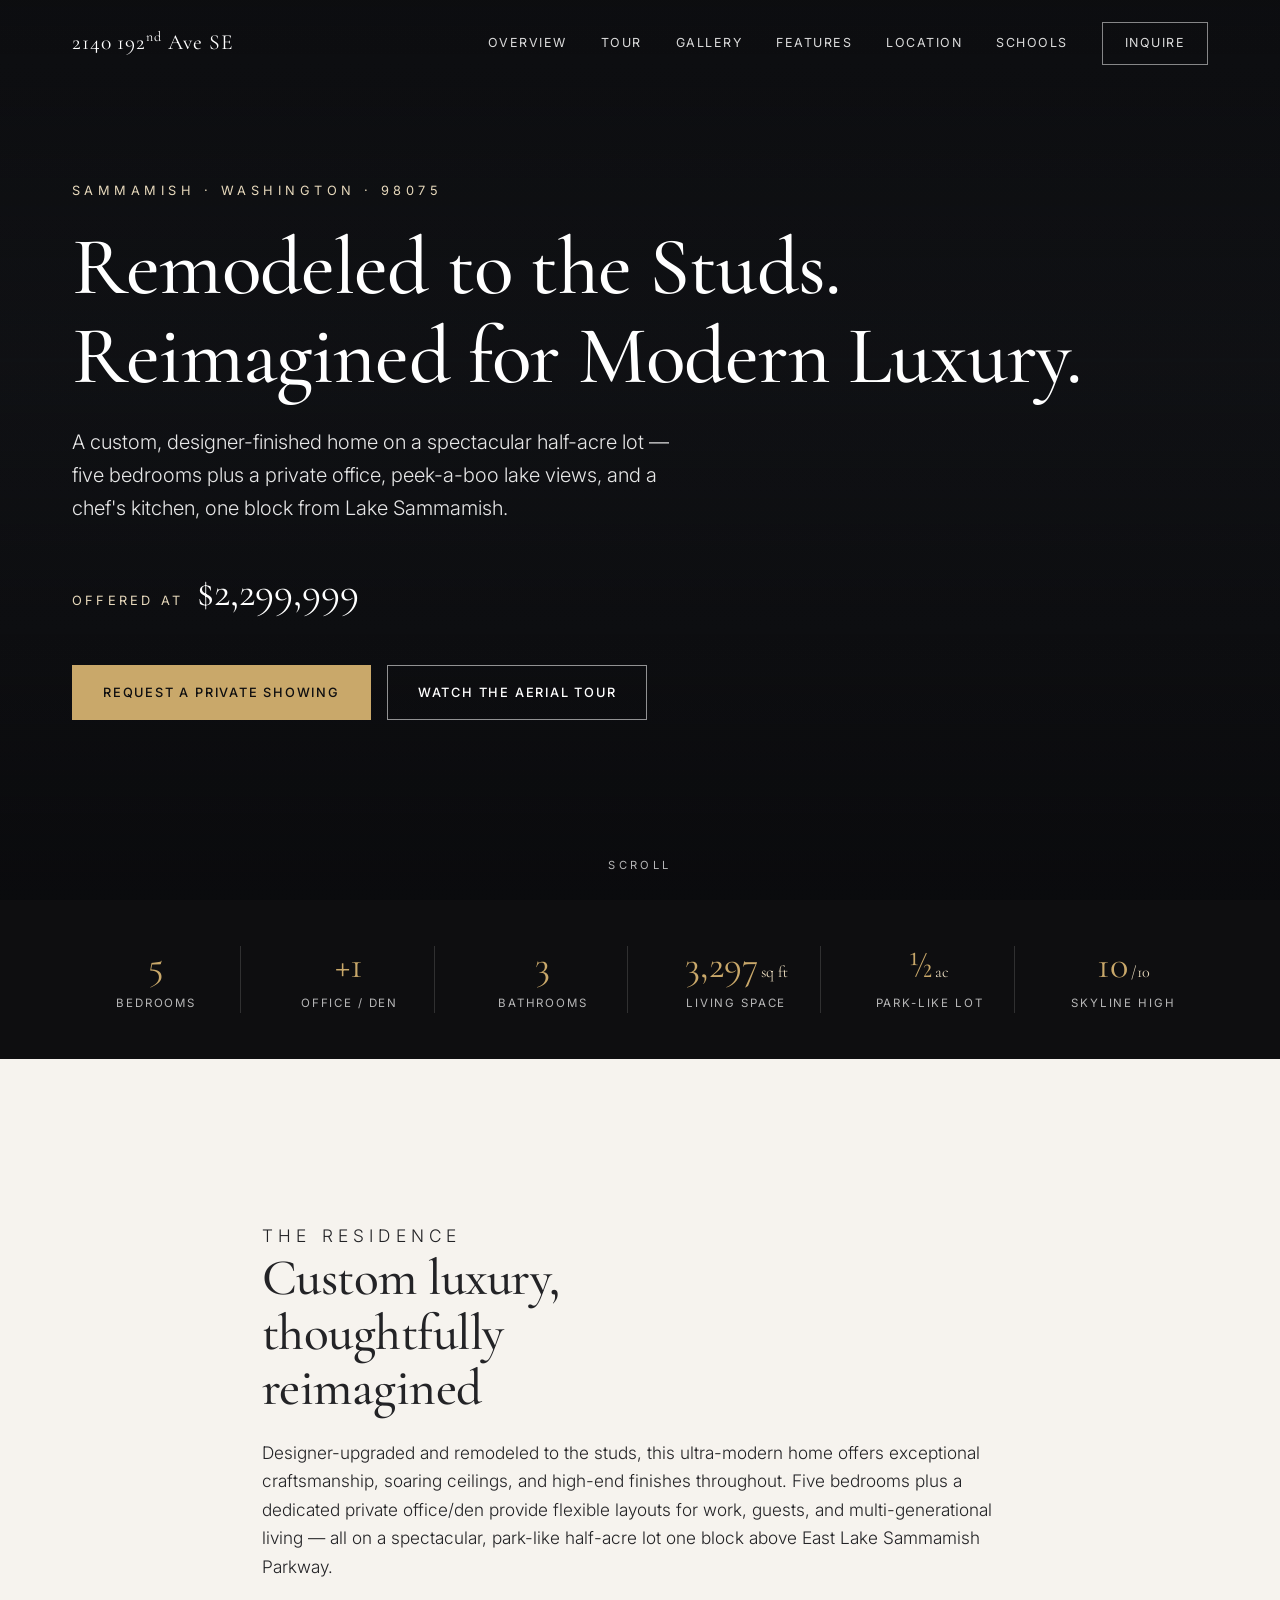
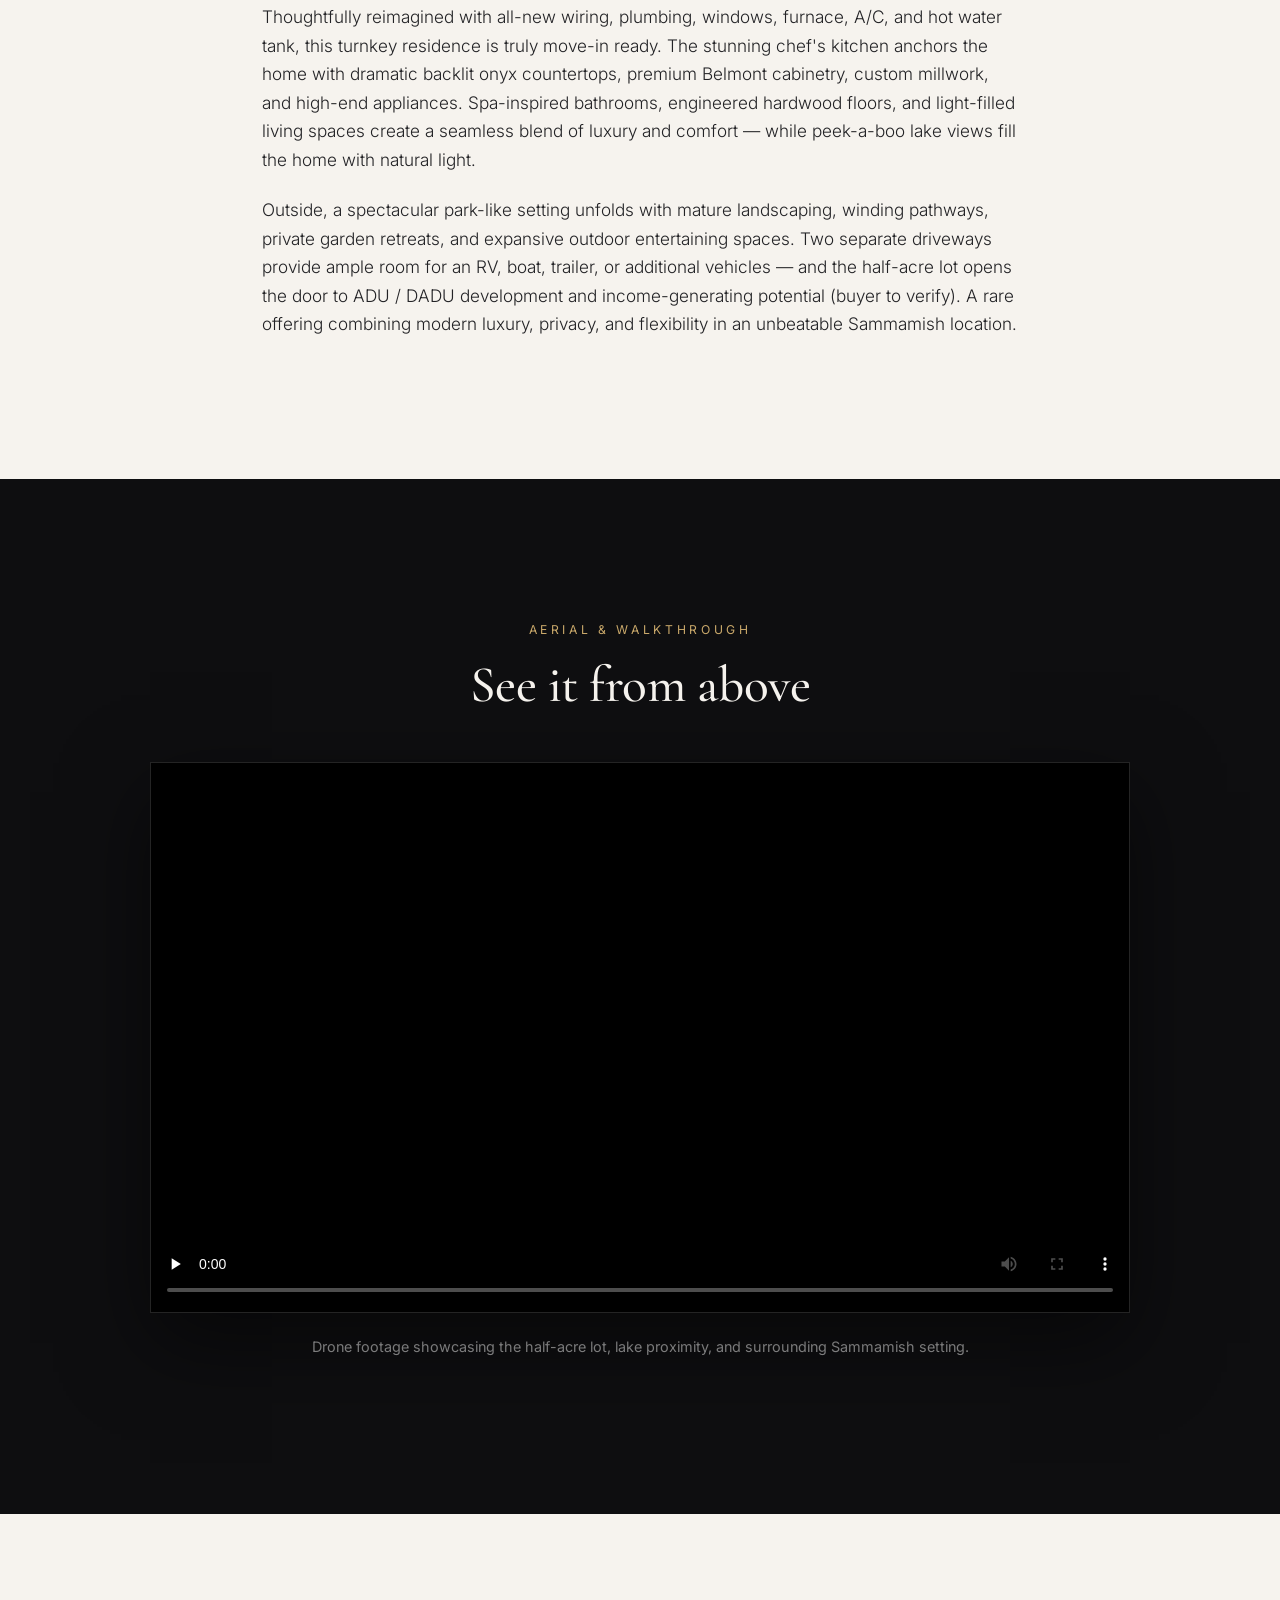
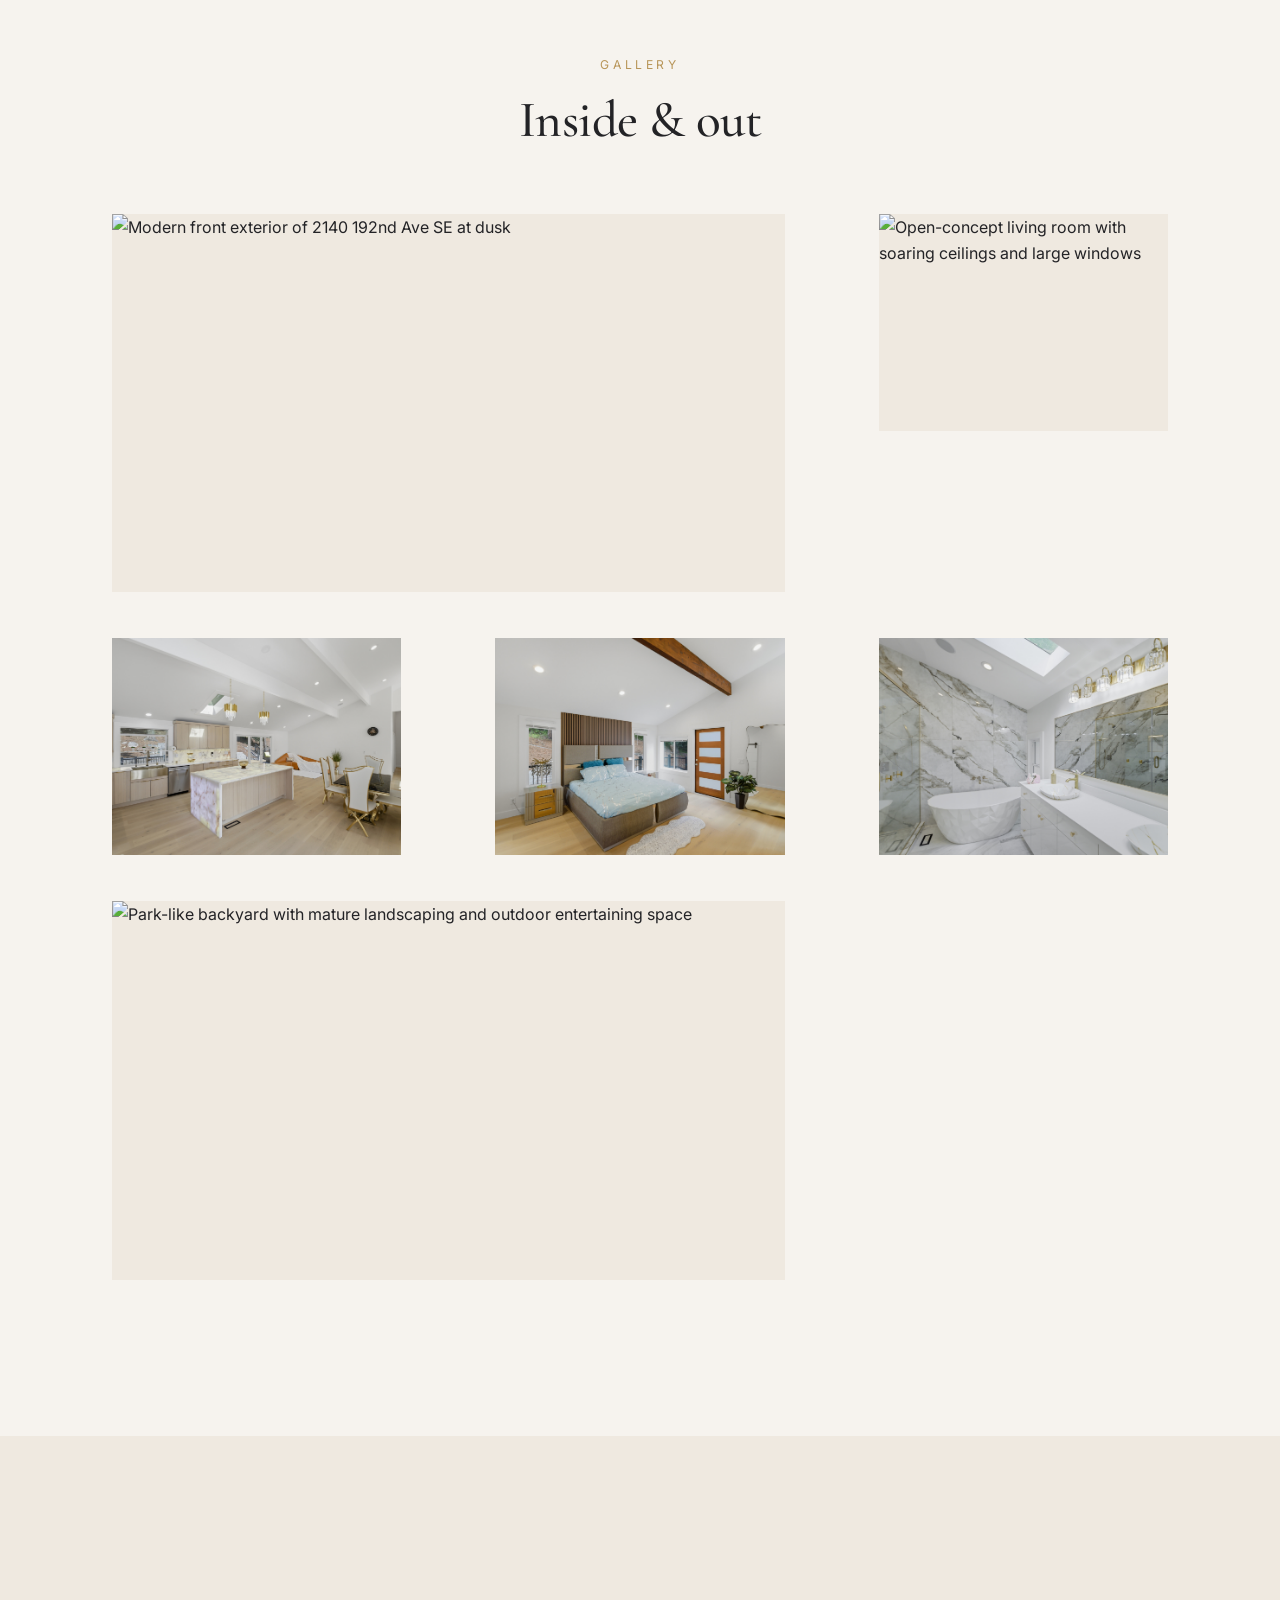
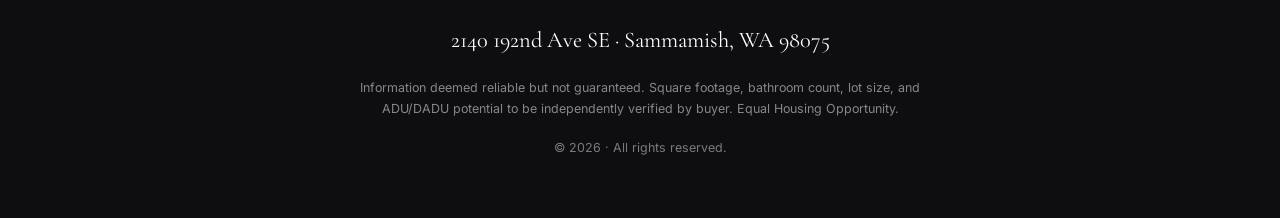
==== index.html @ 28f921df "Initial" ====
<!DOCTYPE html>
<html lang="en">
<head>
  <meta charset="UTF-8" />
  <meta name="viewport" content="width=device-width, initial-scale=1.0" />

  <!-- ============================================================= -->
  <!-- PRIMARY SEO META  (edit these for your domain / details)      -->
  <!-- ============================================================= -->
  <title>2140 192nd Ave SE, Sammamish WA 98075 | Custom Luxury Modern Home for Sale</title>
  <meta name="description" content="Custom luxury home in Sammamish, remodeled to the studs. 5 bedrooms + private office on a half-acre lot with peek-a-boo Lake Sammamish views. Chef's kitchen with backlit onyx counters, spa baths, two driveways for RV/boat, ADU/DADU potential. Top-rated Issaquah School District (Skyline High 10/10), minutes to Redmond, Issaquah & I-90." />
  <meta name="keywords" content="Sammamish luxury home for sale, 2140 192nd Ave SE, Lake Sammamish home, modern home Sammamish 98075, remodeled luxury home Eastside, Issaquah School District home, Skyline High School home, ADU DADU Sammamish, 5 bedroom home Sammamish, Redmond Issaquah I-90 home" />
  <meta name="author" content="2140 192nd Ave SE" />
  <meta name="robots" content="index, follow, max-image-preview:large, max-snippet:-1, max-video-preview:-1" />

  <!-- Replace modernsammamish.com everywhere with your real domain -->
  <link rel="canonical" href="https://modernsammamish.com/" />

  <!-- ============================================================= -->
  <!-- OPEN GRAPH / SOCIAL (rich link previews on FB, iMessage, etc.) -->
  <!-- ============================================================= -->
  <meta property="og:type" content="website" />
  <meta property="og:site_name" content="2140 192nd Ave SE — Sammamish" />
  <meta property="og:title" content="Custom Luxury Modern Home — 2140 192nd Ave SE, Sammamish WA" />
  <meta property="og:description" content="Remodeled to the studs: 5 beds + office, chef's kitchen, half-acre lot, peek-a-boo lake views, ADU/DADU potential. Top Issaquah schools. Minutes to Redmond, Issaquah & I-90." />
  <meta property="og:url" content="https://modernsammamish.com/" />
  <meta property="og:image" content="https://modernsammamish.com/assets/og-image.jpg" />
  <meta property="og:image:alt" content="Front exterior of the custom luxury modern home at 2140 192nd Ave SE, Sammamish WA" />
  <meta property="og:image:width" content="1200" />
  <meta property="og:image:height" content="630" />

  <meta name="twitter:card" content="summary_large_image" />
  <meta name="twitter:title" content="Custom Luxury Modern Home — Sammamish, WA" />
  <meta name="twitter:description" content="Remodeled to the studs: 5 beds + office, chef's kitchen, half-acre lot, peek-a-boo lake views, ADU/DADU potential. Top Issaquah schools." />
  <meta name="twitter:image" content="https://modernsammamish.com/assets/og-image.jpg" />

  <meta name="theme-color" content="#0e0e10" />

  <!-- Fonts -->
  <link rel="preconnect" href="https://fonts.googleapis.com" />
  <link rel="preconnect" href="https://fonts.gstatic.com" crossorigin />
  <link href="https://fonts.googleapis.com/css2?family=Cormorant+Garamond:ital,wght@0,400;0,500;0,600;1,400&family=Inter:wght@300;400;500;600&display=swap" rel="stylesheet" />

  <link rel="stylesheet" href="styles.css" />

  <!-- ============================================================= -->
  <!-- STRUCTURED DATA — JSON-LD                                      -->
  <!-- This is what Google rich results AND AI answer engines read.   -->
  <!-- ============================================================= -->
  <script type="application/ld+json">
  {
    "@context": "https://schema.org",
    "@type": "SingleFamilyResidence",
    "name": "2140 192nd Ave SE — Custom Luxury Modern Home in Sammamish",
    "description": "A custom luxury home reimagined and remodeled to the studs: ultra-modern with 5 bedrooms plus a private office/den, on a spectacular half-acre park-like lot with peek-a-boo Lake Sammamish views. All-new wiring, plumbing, windows, furnace, A/C, and hot water tank. Chef's kitchen with backlit onyx countertops, premium Belmont cabinetry, custom millwork, and high-end appliances; spa-inspired bathrooms and engineered hardwood floors. Two separate driveways with room for RV, boat, or trailer. Strong potential for an ADU/DADU and income-generating opportunities (buyer to verify). Located in the top-rated Issaquah School District, one block above E. Lake Sammamish Parkway, minutes from Redmond, Issaquah, and I-90.",
    "url": "https://modernsammamish.com/",
    "image": [
      "https://modernsammamish.com/assets/og-image.jpg"
    ],
    "numberOfBedrooms": 5,
    "numberOfBathroomsTotal": 3,
    "floorSize": {
      "@type": "QuantitativeValue",
      "value": 3297,
      "unitCode": "FTK"
    },
    "yearBuilt": 1978,
    "address": {
      "@type": "PostalAddress",
      "streetAddress": "2140 192nd Ave SE",
      "addressLocality": "Sammamish",
      "addressRegion": "WA",
      "postalCode": "98075",
      "addressCountry": "US"
    },
    "geo": {
      "@type": "GeoCoordinates",
      "latitude": 47.5879,
      "longitude": -122.0735
    }
  }
  </script>

  <script type="application/ld+json">
  {
    "@context": "https://schema.org",
    "@type": "Product",
    "name": "2140 192nd Ave SE, Sammamish, WA 98075 — Custom Luxury Modern Home for Sale",
    "image": ["https://modernsammamish.com/assets/og-image.jpg"],
    "description": "Custom luxury home remodeled to the studs. 5 bedrooms plus office, half-acre lot, peek-a-boo lake views, chef's kitchen, two driveways, ADU/DADU potential. Issaquah School District.",
    "brand": { "@type": "Brand", "name": "Sammamish Luxury Real Estate" },
    "offers": {
      "@type": "Offer",
      "url": "https://modernsammamish.com/",
      "priceCurrency": "USD",
      "price": "2299999",
      "availability": "https://schema.org/InStock",
      "itemCondition": "https://schema.org/UsedCondition",
      "seller": {
        "@type": "RealEstateAgent",
        "name": "Kimberly Freutel",
        "telephone": "+1-425-427-9000",
        "email": "kimberly.freutel@redfin.com",
        "memberOf": { "@type": "Organization", "name": "Redfin" }
      }
    }
  }
  </script>

  <script type="application/ld+json">
  {
    "@context": "https://schema.org",
    "@type": "FAQPage",
    "mainEntity": [
      {
        "@type": "Question",
        "name": "Where is 2140 192nd Ave SE located?",
        "acceptedAnswer": { "@type": "Answer", "text": "In Sammamish, Washington (98075), one block above E. Lake Sammamish Parkway — roughly one street from Lake Sammamish itself. It sits between Redmond, Issaquah and Sammamish with quick access to I-90, placing major Eastside tech employers within an easy commute." }
      },
      {
        "@type": "Question",
        "name": "How many bedrooms does the home have?",
        "acceptedAnswer": { "@type": "Answer", "text": "Five bedrooms plus a dedicated private office/den, offering flexible work-from-home and multi-generational living layouts. The home was remodeled to the studs with all-new systems." }
      },
      {
        "@type": "Question",
        "name": "What makes the kitchen special?",
        "acceptedAnswer": { "@type": "Answer", "text": "The ultra-modern chef's kitchen features dramatic backlit onyx countertops, premium Belmont cabinetry, custom millwork, and high-end appliances." }
      },
      {
        "@type": "Question",
        "name": "What school district serves this home?",
        "acceptedAnswer": { "@type": "Answer", "text": "The highly rated Issaquah School District: Creekside Elementary, Pine Lake Middle School, and Skyline High School (rated 10/10)." }
      },
      {
        "@type": "Question",
        "name": "Is there potential for an ADU or DADU?",
        "acceptedAnswer": { "@type": "Answer", "text": "Yes — the spacious half-acre lot, two separate driveways, and ample parking present strong potential for an ADU (accessory dwelling unit) or DADU (detached accessory dwelling unit) and income-generating opportunities. Buyers should independently confirm feasibility with the City of Sammamish and King County." }
      },
      {
        "@type": "Question",
        "name": "Has the home been updated recently?",
        "acceptedAnswer": { "@type": "Answer", "text": "Yes — it was thoughtfully reimagined and remodeled to the studs with all-new wiring, plumbing, windows, furnace, A/C, and hot water tank, plus premium upgrades throughout, making it truly turnkey and move-in ready." }
      }
    ]
  }
  </script>
</head>

<body>
  <!-- Skip link for accessibility -->
  <a class="skip-link" href="#overview">Skip to content</a>

  <!-- ===================== NAV ===================== -->
  <header class="nav" id="nav">
    <div class="nav__inner">
      <a class="nav__brand" href="#top">2140 192<span class="nav__sup">nd</span> Ave SE</a>
      <nav class="nav__links" aria-label="Primary">
        <a href="#overview">Overview</a>
        <a href="#video">Tour</a>
        <a href="#gallery">Gallery</a>
        <a href="#features">Features</a>
        <a href="#location">Location</a>
        <a href="#schools">Schools</a>
        <a href="#contact" class="nav__cta">Inquire</a>
      </nav>
      <button class="nav__toggle" aria-label="Open menu" aria-expanded="false">
        <span></span><span></span><span></span>
      </button>
    </div>
  </header>

  <!-- ===================== HERO ===================== -->
  <section class="hero" id="top">
    <div class="hero__media" role="img" aria-label="Custom luxury modern home exterior at dusk in Sammamish, Washington"></div>
    <div class="hero__scrim"></div>
    <div class="hero__content">
      <p class="hero__eyebrow">Sammamish · Washington · 98075</p>
      <h1 class="hero__title">Remodeled to the Studs.<br />Reimagined for Modern Luxury.</h1>
      <p class="hero__sub">A custom, designer-finished home on a spectacular half-acre lot — five bedrooms plus a private office, peek-a-boo lake views, and a chef's kitchen, one block from Lake Sammamish.</p>
      <div class="hero__price">
        <span class="hero__price-label">Offered at</span>
        <span class="hero__price-value">$2,299,999</span>
      </div>
      <div class="hero__cta">
        <a class="btn btn--gold" href="#contact">Request a Private Showing</a>
        <a class="btn btn--ghost" href="#video">Watch the Aerial Tour</a>
      </div>
    </div>
    <div class="hero__scroll" aria-hidden="true">Scroll</div>
  </section>

  <!-- ===================== STATS BAR ===================== -->
  <section class="stats" aria-label="Key facts">
    <div class="stats__inner">
      <div class="stat"><span class="stat__num">5</span><span class="stat__label">Bedrooms</span></div>
      <div class="stat"><span class="stat__num">+1</span><span class="stat__label">Office / Den</span></div>
      <div class="stat"><span class="stat__num">3</span><span class="stat__label">Bathrooms</span></div>
      <div class="stat"><span class="stat__num">3,297<small>sq ft</small></span><span class="stat__label">Living Space</span></div>
      <div class="stat"><span class="stat__num">½<small>ac</small></span><span class="stat__label">Park-Like Lot</span></div>
      <div class="stat"><span class="stat__num">10<small>/10</small></span><span class="stat__label">Skyline High</span></div>
    </div>
  </section>

  <!-- ===================== OVERVIEW ===================== -->
  <section class="section overview" id="overview">
    <div class="section__inner narrow reveal">
      <p class="kicker">The Residence</p>
      <h2 class="section__title">Custom luxury, thoughtfully reimagined</h2>
      <p class="lead">
        Designer-upgraded and remodeled to the studs, this ultra-modern home offers exceptional craftsmanship,
        soaring ceilings, and high-end finishes throughout. Five bedrooms plus a dedicated private office/den
        provide flexible layouts for work, guests, and multi-generational living — all on a spectacular,
        park-like half-acre lot one block above East Lake Sammamish Parkway.
      </p>
      <p>
        Thoughtfully reimagined with all-new wiring, plumbing, windows, furnace, A/C, and hot water tank,
        this turnkey residence is truly move-in ready. The stunning chef's kitchen anchors the home with
        dramatic backlit onyx countertops, premium Belmont cabinetry, custom millwork, and high-end appliances.
        Spa-inspired bathrooms, engineered hardwood floors, and light-filled living spaces create a seamless
        blend of luxury and comfort — while peek-a-boo lake views fill the home with natural light.
      </p>
      <p>
        Outside, a spectacular park-like setting unfolds with mature landscaping, winding pathways, private
        garden retreats, and expansive outdoor entertaining spaces. Two separate driveways provide ample room
        for an RV, boat, trailer, or additional vehicles — and the half-acre lot opens the door to ADU / DADU
        development and income-generating potential (buyer to verify). A rare offering combining modern luxury,
        privacy, and flexibility in an unbeatable Sammamish location.
      </p>
    </div>
  </section>

  <!-- ===================== VIDEO / DRONE TOUR ===================== -->
  <section class="section section--dark video" id="video">
    <div class="section__inner reveal">
      <p class="kicker kicker--center">Aerial &amp; Walkthrough</p>
      <h2 class="section__title section__title--center">See it from above</h2>
      <div class="video__frame">
        <!-- OPTION A: self-hosted MP4 in /assets (recommended for Cloudflare) -->
        <video controls preload="none" poster="assets/video-poster.jpg" playsinline>
          <source src="assets/drone-tour.mp4" type="video/mp4" />
          Your browser does not support the video tag.
        </video>

        <!-- OPTION B: YouTube/Vimeo embed — delete the <video> above and uncomment:
        <iframe src="https://www.youtube.com/embed/VIDEO_ID" title="Aerial drone tour of 2140 192nd Ave SE, Sammamish" frameborder="0" allow="accelerometer; autoplay; clipboard-write; encrypted-media; gyroscope; picture-in-picture" allowfullscreen></iframe>
        -->
      </div>
      <p class="video__caption">Drone footage showcasing the half-acre lot, lake proximity, and surrounding Sammamish setting.</p>
    </div>
  </section>

  <!-- ===================== GALLERY ===================== -->
  <section class="section gallery" id="gallery">
    <div class="section__inner reveal">
      <p class="kicker kicker--center">Gallery</p>
      <h2 class="section__title section__title--center">Inside &amp; out</h2>
      <div class="gallery__grid">
        <!-- Drop your photos into /assets and update src + alt. First image spans large. -->
        <figure class="gallery__item gallery__item--wide">
          <img src="assets/photo-01.jpg" alt="Modern front exterior of 2140 192nd Ave SE at dusk" loading="lazy" />
        </figure>
        <figure class="gallery__item">
          <img src="assets/photo-02.jpg" alt="Open-concept living room with soaring ceilings and large windows" loading="lazy" />
        </figure>
        <figure class="gallery__item">
          <img src="assets/photo-03.jpg" alt="Chef's kitchen with backlit onyx countertops and Belmont cabinetry" loading="lazy" />
        </figure>
        <figure class="gallery__item">
          <img src="assets/photo-04.jpg" alt="Primary suite with natural light and lake-side outlook" loading="lazy" />
        </figure>
        <figure class="gallery__item">
          <img src="assets/photo-05.jpg" alt="Spa-inspired bathroom with modern finishes" loading="lazy" />
        </figure>
        <figure class="gallery__item gallery__item--wide">
          <img src="assets/photo-06.jpg" alt="Park-like backyard with mature landscaping and outdoor entertaining space" loading="lazy" />
        </figure>
      </div>
    </div>
  </section>

  <!-- ===================== FEATURES ===================== -->
  <section class="section section--cream features" id="features">
    <div class="section__inner reveal">
      <p class="kicker kicker--center">Features &amp; Finishes</p>
      <h2 class="section__title section__title--center">Remodeled to the studs, finished to impress</h2>
      <div class="features__grid">
        <div class="feature"><h3>Chef's Kitchen</h3><p>Dramatic backlit onyx countertops, premium Belmont cabinetry, custom millwork, and high-end appliances.</p></div>
        <div class="feature"><h3>All-New Systems</h3><p>New wiring, plumbing, windows, furnace, A/C, and hot water tank — turnkey and truly move-in ready.</p></div>
        <div class="feature"><h3>5 Beds + Office</h3><p>Five bedrooms plus a dedicated private office/den for flexible work and multi-generational living.</p></div>
        <div class="feature"><h3>Spa-Inspired Baths</h3><p>Designer spa bathrooms and engineered hardwood floors throughout the light-filled interior.</p></div>
        <div class="feature"><h3>Two Driveways</h3><p>Two separate driveways with ample room for an RV, boat, trailer, or additional vehicles.</p></div>
        <div class="feature"><h3>ADU / DADU Potential</h3><p>A half-acre lot with potential for an accessory dwelling unit and income opportunities (buyer to verify).</p></div>
        <div class="feature"><h3>Park-Like Grounds</h3><p>Mature landscaping, winding pathways, private garden retreats, and expansive outdoor entertaining.</p></div>
        <div class="feature"><h3>Peek-a-Boo Lake Views</h3><p>Seasonal lake views and abundant natural light, one block above E. Lake Sammamish Parkway.</p></div>
      </div>
    </div>
  </section>

  <!-- ===================== LOCATION / LIFESTYLE ===================== -->
  <section class="section location" id="location">
    <div class="section__inner reveal">
      <p class="kicker kicker--center">Location &amp; Lifestyle</p>
      <h2 class="section__title section__title--center">The Eastside, at your doorstep</h2>
      <p class="lead lead--center">
        Perfectly positioned between Redmond, Sammamish and Issaquah with quick access to I-90, this is one of
        the Eastside's most connected — yet tranquil — settings. Walk to the lake, bike the trail, and reach
        the region's largest employers, shopping, and dining in minutes.
      </p>
      <div class="loc__grid">
        <div class="loc__card"><span class="loc__time">1 road</span><p>to Lake Sammamish waterfront, beach-parks &amp; trail</p></div>
        <div class="loc__card"><span class="loc__time">~10 min</span><p>to Downtown Redmond &amp; Microsoft</p></div>
        <div class="loc__card"><span class="loc__time">~10 min</span><p>to Downtown Issaquah &amp; I-90</p></div>
        <div class="loc__card"><span class="loc__time">~25 min</span><p>to Bellevue &amp; Seattle Eastside hubs</p></div>
      </div>
      <div class="loc__map">
        <!-- Map embed: replace with your own or keep this Google Maps query embed -->
        <iframe
          title="Map of 2140 192nd Ave SE, Sammamish, WA 98075"
          src="https://www.google.com/maps?q=2140+192nd+Ave+SE,+Sammamish,+WA+98075&output=embed"
          loading="lazy" referrerpolicy="no-referrer-when-downgrade"></iframe>
      </div>
    </div>
  </section>

  <!-- ===================== SCHOOLS ===================== -->
  <section class="section section--dark schools" id="schools">
    <div class="section__inner reveal">
      <p class="kicker kicker--center">Education</p>
      <h2 class="section__title section__title--center">Top-rated Issaquah School District</h2>
      <div class="schools__grid">
        <div class="school"><span class="school__rating">8<small>/10</small></span><h3>Creekside Elementary</h3><p>~1.0 mile</p></div>
        <div class="school"><span class="school__rating">9<small>/10</small></span><h3>Pine Lake Middle School</h3><p>~2.3 miles</p></div>
        <div class="school"><span class="school__rating">10<small>/10</small></span><h3>Skyline High School</h3><p>~2.5 miles</p></div>
      </div>
      <p class="schools__note">Ratings via GreatSchools; buyers should confirm current boundaries with the Issaquah School District.</p>
    </div>
  </section>

  <!-- ===================== FAQ ===================== -->
  <section class="section faq" id="faq">
    <div class="section__inner narrow reveal">
      <p class="kicker kicker--center">Questions</p>
      <h2 class="section__title section__title--center">Frequently asked</h2>
      <div class="faq__list">
        <details class="faq__item"><summary>Where exactly is the home located?</summary><p>In Sammamish, WA (98075), one block above E. Lake Sammamish Parkway — about one street from the lake. It sits between Redmond, Issaquah and Sammamish with fast access to I-90.</p></details>
        <details class="faq__item"><summary>How many bedrooms are there?</summary><p>Five bedrooms plus a dedicated private office/den, with flexible layouts for work and multi-generational living. The home was remodeled to the studs with all-new systems.</p></details>
        <details class="faq__item"><summary>What makes the kitchen special?</summary><p>An ultra-modern chef's kitchen with dramatic backlit onyx countertops, premium Belmont cabinetry, custom millwork, and high-end appliances.</p></details>
        <details class="faq__item"><summary>What's the school district?</summary><p>The highly rated Issaquah School District — Creekside Elementary, Pine Lake Middle, and Skyline High School (10/10).</p></details>
        <details class="faq__item"><summary>Is there ADU / DADU potential?</summary><p>The half-acre lot, two driveways, and ample parking offer strong potential for an ADU or DADU and income-generating opportunities. Buyers should confirm feasibility with the City of Sammamish and King County.</p></details>
        <details class="faq__item"><summary>How do I schedule a showing?</summary><p>Reach out through the contact section below and we'll arrange a private showing at your convenience.</p></details>
      </div>
    </div>
  </section>

  <!-- ===================== CONTACT ===================== -->
  <section class="section section--cream contact" id="contact">
    <div class="section__inner narrow reveal">
      <p class="kicker kicker--center">Inquire</p>
      <h2 class="section__title section__title--center">Schedule a private showing</h2>
      <p class="lead lead--center">For pricing details, disclosures, or to arrange a tour, get in touch directly.</p>

      <div class="contact__card">
        <div class="contact__agent">
          <div class="contact__avatar" aria-hidden="true">★</div>
          <div>
            <p class="contact__name">Kimberly Freutel</p>
            <p class="contact__role">Redfin · Listing Agent</p>
          </div>
        </div>
        <div class="contact__actions">
          <a class="btn btn--gold" href="tel:+14254279000">Call (425) 427-9000</a>
          <a class="btn btn--dark" href="mailto:kimberly.freutel@redfin.com?subject=Inquiry%20about%202140%20192nd%20Ave%20SE%2C%20Sammamish">Email Agent</a>
        </div>
      </div>

      <!-- Optional contact form — works on Cloudflare Pages with a Formspree/Web3Forms endpoint.
           Replace action URL with yours, or delete this form if you only want call/email. -->
      <form class="contact__form" action="https://formspree.io/f/YOUR_FORM_ID" method="POST">
        <div class="form__row">
          <input type="text" name="name" placeholder="Your name" required />
          <input type="email" name="email" placeholder="Your email" required />
        </div>
        <input type="tel" name="phone" placeholder="Phone (optional)" />
        <textarea name="message" rows="4" placeholder="I'd like to schedule a showing..."></textarea>
        <input type="hidden" name="_subject" value="New inquiry — 2140 192nd Ave SE" />
        <button type="submit" class="btn btn--gold btn--full">Send Inquiry</button>
      </form>
    </div>
  </section>

  <!-- ===================== FOOTER ===================== -->
  <footer class="footer">
    <div class="footer__inner">
      <p class="footer__addr">2140 192nd Ave SE · Sammamish, WA 98075</p>
      <p class="footer__fine">
        Information deemed reliable but not guaranteed. Square footage, bathroom count, lot size, and ADU/DADU
        potential to be independently verified by buyer. Equal Housing Opportunity.
      </p>
      <p class="footer__copy">© <span id="year">2026</span> · All rights reserved.</p>
    </div>
  </footer>

  <script src="main.js"></script>
</body>
</html>
---- styles.css ----
/* ============================================================
   2140 192nd Ave SE — Luxury listing site
   Palette: charcoal #0e0e10 · cream #f6f3ee · champagne gold #c9a86a
   Type:   Cormorant Garamond (display serif) + Inter (sans)
   ============================================================ */

:root {
  --ink:        #0e0e10;
  --ink-soft:   #1a1a1e;
  --ink-2:      #26262b;
  --cream:      #f6f3ee;
  --cream-2:    #efe9e0;
  --paper:      #ffffff;
  --gold:       #c9a86a;
  --gold-deep:  #b8965a;
  --gold-soft:  #e7d9bc;
  --text:       #232326;
  --text-mut:   #6f6f76;
  --line:       rgba(0,0,0,0.10);
  --line-dark:  rgba(255,255,255,0.14);

  --serif: "Cormorant Garamond", Georgia, "Times New Roman", serif;
  --sans:  "Inter", -apple-system, BlinkMacSystemFont, "Segoe UI", Roboto, sans-serif;

  --maxw: 1200px;
  --ease: cubic-bezier(0.22, 1, 0.36, 1);
}

/* ---------- Reset ---------- */
*, *::before, *::after { box-sizing: border-box; }
html { scroll-behavior: smooth; -webkit-text-size-adjust: 100%; }
body {
  margin: 0;
  font-family: var(--sans);
  font-weight: 400;
  color: var(--text);
  background: var(--cream);
  line-height: 1.65;
  -webkit-font-smoothing: antialiased;
  text-rendering: optimizeLegibility;
  overflow-x: hidden;
}
img { max-width: 100%; display: block; }
a { color: inherit; text-decoration: none; }
h1, h2, h3 { margin: 0; font-family: var(--serif); font-weight: 500; line-height: 1.08; }

.skip-link {
  position: absolute; left: -999px; top: 0; z-index: 1000;
  background: var(--ink); color: var(--cream); padding: 12px 18px;
}
.skip-link:focus { left: 12px; top: 12px; }

/* ---------- Buttons ---------- */
.btn {
  display: inline-flex; align-items: center; justify-content: center;
  font-family: var(--sans); font-size: .8rem; font-weight: 500;
  letter-spacing: .14em; text-transform: uppercase;
  padding: 16px 30px; border: 1px solid transparent; cursor: pointer;
  transition: all .35s var(--ease); white-space: nowrap;
}
.btn--gold { background: var(--gold); color: var(--ink); }
.btn--gold:hover { background: var(--gold-deep); transform: translateY(-2px); }
.btn--dark { background: var(--ink); color: var(--cream); }
.btn--dark:hover { background: var(--ink-2); transform: translateY(-2px); }
.btn--ghost { background: transparent; color: #fff; border-color: rgba(255,255,255,.55); }
.btn--ghost:hover { background: rgba(255,255,255,.1); border-color: #fff; }
.btn--full { width: 100%; padding: 18px; }

/* ---------- Nav ---------- */
.nav {
  position: fixed; inset: 0 0 auto 0; z-index: 100;
  transition: background .4s var(--ease), box-shadow .4s var(--ease);
}
.nav__inner {
  max-width: var(--maxw); margin: 0 auto; padding: 22px 32px;
  display: flex; align-items: center; justify-content: space-between;
}
.nav__brand {
  font-family: var(--serif); font-size: 1.35rem; letter-spacing: .04em;
  color: #fff; transition: color .4s var(--ease);
}
.nav__sup { font-size: .65em; vertical-align: super; }
.nav__links { display: flex; align-items: center; gap: 34px; }
.nav__links a {
  font-size: .78rem; letter-spacing: .12em; text-transform: uppercase;
  color: rgba(255,255,255,.85); transition: color .3s var(--ease); position: relative;
}
.nav__links a:not(.nav__cta)::after {
  content: ""; position: absolute; left: 0; bottom: -6px; height: 1px; width: 0;
  background: var(--gold); transition: width .3s var(--ease);
}
.nav__links a:not(.nav__cta):hover::after { width: 100%; }
.nav__cta {
  border: 1px solid rgba(255,255,255,.5); padding: 10px 22px; border-radius: 0;
}
.nav__cta:hover { background: var(--gold); border-color: var(--gold); color: var(--ink) !important; }

/* scrolled state */
.nav.is-scrolled { background: rgba(246,243,238,.96); backdrop-filter: blur(10px); box-shadow: 0 1px 0 var(--line); }
.nav.is-scrolled .nav__brand { color: var(--ink); }
.nav.is-scrolled .nav__links a { color: var(--text); }
.nav.is-scrolled .nav__cta { border-color: var(--ink); }
.nav.is-scrolled .nav__cta:hover { color: var(--ink) !important; }
.nav.is-scrolled .nav__toggle span { background: var(--ink); }

.nav__toggle {
  display: none; flex-direction: column; gap: 5px; background: none; border: 0;
  cursor: pointer; padding: 6px;
}
.nav__toggle span { width: 26px; height: 2px; background: #fff; transition: .3s var(--ease); }

/* ---------- Hero ---------- */
.hero {
  position: relative; min-height: 100vh; display: flex; align-items: center;
  color: #fff; overflow: hidden;
}
.hero__media {
  position: absolute; inset: 0; z-index: 0;
  background-image:
    linear-gradient(rgba(10,10,12,.15), rgba(10,10,12,.15)),
    url("assets/hero.jpg");
  background-size: cover; background-position: center;
  /* fallback gradient if hero.jpg not yet added */
  background-color: #14161a;
  transform: scale(1.04);
  animation: heroZoom 18s ease-out forwards;
}
@keyframes heroZoom { to { transform: scale(1); } }
.hero__scrim {
  position: absolute; inset: 0; z-index: 1;
  background: linear-gradient(180deg, rgba(8,8,10,.55) 0%, rgba(8,8,10,.25) 40%, rgba(8,8,10,.75) 100%);
}
.hero__content {
  position: relative; z-index: 2; max-width: var(--maxw); width: 100%;
  margin: 0 auto; padding: 0 32px;
}
.hero__eyebrow {
  font-size: .8rem; letter-spacing: .35em; text-transform: uppercase;
  color: var(--gold-soft); margin: 0 0 22px;
}
.hero__title { font-size: clamp(2.6rem, 6.4vw, 5.4rem); font-weight: 500; letter-spacing: -0.01em; }
.hero__sub {
  font-size: clamp(1rem, 1.6vw, 1.25rem); font-weight: 300; max-width: 620px;
  margin: 26px 0 0; color: rgba(255,255,255,.9);
}
.hero__price { margin: 34px 0 38px; display: flex; align-items: baseline; gap: 14px; }
.hero__price-label { font-size: .8rem; letter-spacing: .25em; text-transform: uppercase; color: var(--gold-soft); }
.hero__price-value { font-family: var(--serif); font-size: clamp(1.8rem, 3.2vw, 2.8rem); color: #fff; }
.hero__cta { display: flex; flex-wrap: wrap; gap: 16px; }
.hero__scroll {
  position: absolute; left: 50%; bottom: 26px; transform: translateX(-50%); z-index: 2;
  font-size: .7rem; letter-spacing: .3em; text-transform: uppercase; color: rgba(255,255,255,.7);
  animation: bob 2.4s ease-in-out infinite;
}
@keyframes bob { 0%,100% { transform: translate(-50%,0);} 50% { transform: translate(-50%,8px);} }

/* ---------- Stats bar ---------- */
.stats { background: var(--ink); color: var(--cream); }
.stats__inner {
  max-width: var(--maxw); margin: 0 auto; padding: 46px 32px;
  display: grid; grid-template-columns: repeat(6, 1fr); gap: 24px;
}
.stat { text-align: center; border-right: 1px solid var(--line-dark); }
.stat:last-child { border-right: 0; }
.stat__num {
  display: block; font-family: var(--serif); font-size: clamp(1.9rem, 3vw, 2.7rem);
  color: var(--gold); line-height: 1;
}
.stat__num small { font-size: .42em; color: var(--gold-soft); margin-left: 3px; }
.stat__label {
  display: block; margin-top: 10px; font-size: .72rem; letter-spacing: .16em;
  text-transform: uppercase; color: rgba(255,255,255,.7);
}

/* ---------- Sections ---------- */
.section { padding: clamp(72px, 11vw, 150px) 0; }
.section__inner { max-width: var(--maxw); margin: 0 auto; padding: 0 32px; }
.section__inner.narrow { max-width: 820px; }
.section--dark { background: var(--ink); color: var(--cream); }
.section--cream { background: var(--cream-2); }

.kicker {
  font-size: .76rem; letter-spacing: .3em; text-transform: uppercase;
  color: var(--gold-deep); margin: 0 0 18px;
}
.kicker--center { text-align: center; }
.section--dark .kicker { color: var(--gold); }
.section__title { font-size: clamp(1.9rem, 4vw, 3.2rem); letter-spacing: -0.01em; max-width: 18ch; }
.section__title--center { text-align: center; margin-inline: auto; max-width: 22ch; }
.lead { font-size: 1.18rem; font-weight: 300; margin: 26px 0 0; }
.lead--center { text-align: center; margin-inline: auto; max-width: 70ch; }
.overview p { font-size: 1.08rem; font-weight: 300; margin: 22px 0 0; color: var(--text); }

/* ---------- Video ---------- */
.video__frame {
  position: relative; margin: 48px auto 0; max-width: 980px; aspect-ratio: 16/9;
  background: #000; overflow: hidden; box-shadow: 0 30px 80px rgba(0,0,0,.5);
  border: 1px solid var(--line-dark);
}
.video__frame video, .video__frame iframe {
  position: absolute; inset: 0; width: 100%; height: 100%; border: 0; object-fit: cover;
}
.video__caption { text-align: center; margin-top: 22px; font-size: .9rem; color: rgba(255,255,255,.6); }

/* ---------- Gallery ---------- */
.gallery__grid {
  margin-top: 50px; display: grid; grid-template-columns: repeat(3, 1fr);
  gap: 14px; grid-auto-flow: dense;
}
.gallery__item { position: relative; overflow: hidden; aspect-ratio: 4/3; background: var(--cream-2); cursor: zoom-in; }
.gallery__item--wide { grid-column: span 2; aspect-ratio: 16/9; }
.gallery__item img { width: 100%; height: 100%; object-fit: cover; transition: transform .8s var(--ease); }
.gallery__item:hover img { transform: scale(1.06); }

/* ---------- Features ---------- */
.features__grid {
  margin-top: 50px; display: grid; grid-template-columns: repeat(4, 1fr); gap: 1px;
  background: var(--line); border: 1px solid var(--line);
}
.feature { background: var(--cream-2); padding: 34px 28px; transition: background .4s var(--ease); }
.feature:hover { background: var(--paper); }
.feature h3 { font-size: 1.4rem; margin-bottom: 10px; }
.feature p { font-size: .96rem; color: var(--text-mut); margin: 0; }

/* ---------- Location ---------- */
.loc__grid {
  margin-top: 52px; display: grid; grid-template-columns: repeat(4, 1fr); gap: 20px;
}
.loc__card { text-align: center; padding: 30px 18px; border: 1px solid var(--line); background: var(--paper); }
.loc__time { display: block; font-family: var(--serif); font-size: 2rem; color: var(--gold-deep); }
.loc__card p { margin: 10px 0 0; font-size: .92rem; color: var(--text-mut); }
.loc__map {
  margin-top: 46px; aspect-ratio: 21/9; overflow: hidden; border: 1px solid var(--line);
  box-shadow: 0 20px 60px rgba(0,0,0,.12);
}
.loc__map iframe { width: 100%; height: 100%; border: 0; }

/* ---------- Schools ---------- */
.schools__grid {
  margin-top: 50px; display: grid; grid-template-columns: repeat(3, 1fr); gap: 24px;
}
.school { text-align: center; padding: 40px 24px; border: 1px solid var(--line-dark); }
.school__rating { display: block; font-family: var(--serif); font-size: 3rem; color: var(--gold); line-height: 1; }
.school__rating small { font-size: .35em; color: var(--gold-soft); }
.school h3 { font-size: 1.3rem; margin: 16px 0 6px; }
.school p { margin: 0; font-size: .88rem; color: rgba(255,255,255,.6); }
.schools__note { text-align: center; margin-top: 36px; font-size: .82rem; color: rgba(255,255,255,.5); }

/* ---------- FAQ ---------- */
.faq__list { margin-top: 46px; }
.faq__item { border-bottom: 1px solid var(--line); padding: 6px 0; }
.faq__item summary {
  list-style: none; cursor: pointer; padding: 22px 40px 22px 0; position: relative;
  font-family: var(--serif); font-size: 1.4rem; color: var(--ink);
}
.faq__item summary::-webkit-details-marker { display: none; }
.faq__item summary::after {
  content: "+"; position: absolute; right: 4px; top: 50%; transform: translateY(-50%);
  font-family: var(--sans); font-size: 1.5rem; color: var(--gold-deep); transition: transform .3s var(--ease);
}
.faq__item[open] summary::after { content: "–"; }
.faq__item p { margin: 0 0 22px; color: var(--text-mut); font-weight: 300; max-width: 70ch; }

/* ---------- Contact ---------- */
.contact__card {
  margin-top: 44px; background: var(--paper); border: 1px solid var(--line);
  padding: 32px; display: flex; flex-wrap: wrap; gap: 24px; align-items: center; justify-content: space-between;
}
.contact__agent { display: flex; align-items: center; gap: 18px; }
.contact__avatar {
  width: 58px; height: 58px; border-radius: 50%; background: var(--gold); color: var(--ink);
  display: grid; place-items: center; font-size: 1.4rem; flex: none;
}
.contact__name { font-family: var(--serif); font-size: 1.5rem; margin: 0; }
.contact__role { margin: 4px 0 0; font-size: .85rem; letter-spacing: .04em; color: var(--text-mut); }
.contact__actions { display: flex; flex-wrap: wrap; gap: 12px; }
.contact__form { margin-top: 26px; display: grid; gap: 14px; }
.form__row { display: grid; grid-template-columns: 1fr 1fr; gap: 14px; }
.contact__form input, .contact__form textarea {
  font-family: var(--sans); font-size: .95rem; padding: 15px 16px; border: 1px solid var(--line);
  background: var(--paper); color: var(--text); width: 100%; resize: vertical;
}
.contact__form input:focus, .contact__form textarea:focus { outline: none; border-color: var(--gold-deep); }

/* ---------- Footer ---------- */
.footer { background: var(--ink); color: rgba(255,255,255,.75); padding: 60px 0; text-align: center; }
.footer__inner { max-width: var(--maxw); margin: 0 auto; padding: 0 32px; }
.footer__addr { font-family: var(--serif); font-size: 1.4rem; color: #fff; margin: 0 0 18px; }
.footer__fine { font-size: .78rem; line-height: 1.7; max-width: 70ch; margin: 0 auto 18px; color: rgba(255,255,255,.5); }
.footer__copy { font-size: .78rem; margin: 0; color: rgba(255,255,255,.45); }

/* ---------- Reveal animation ---------- */
.reveal { opacity: 0; transform: translateY(28px); transition: opacity .9s var(--ease), transform .9s var(--ease); }
.reveal.is-in { opacity: 1; transform: none; }

/* ---------- Lightbox ---------- */
.lightbox {
  position: fixed; inset: 0; z-index: 200; background: rgba(8,8,10,.94);
  display: none; align-items: center; justify-content: center; padding: 4vw;
}
.lightbox.is-open { display: flex; }
.lightbox img { max-width: 92vw; max-height: 88vh; object-fit: contain; box-shadow: 0 30px 90px rgba(0,0,0,.6); }
.lightbox__close {
  position: absolute; top: 24px; right: 30px; background: none; border: 0; color: #fff;
  font-size: 2.4rem; cursor: pointer; line-height: 1;
}

/* ---------- Responsive ---------- */
@media (max-width: 980px) {
  .stats__inner { grid-template-columns: repeat(3, 1fr); gap: 30px 16px; }
  .stat:nth-child(3n) { border-right: 0; }
  .features__grid { grid-template-columns: repeat(2, 1fr); }
  .loc__grid { grid-template-columns: repeat(2, 1fr); }
}
@media (max-width: 760px) {
  .nav__links {
    position: fixed; inset: 0 0 0 auto; width: min(78vw, 320px);
    background: var(--ink); flex-direction: column; align-items: flex-start;
    padding: 100px 34px; gap: 26px; transform: translateX(100%);
    transition: transform .4s var(--ease); box-shadow: -20px 0 60px rgba(0,0,0,.4);
  }
  .nav__links.is-open { transform: none; }
  .nav__links a { color: #fff; font-size: 1rem; }
  .nav__toggle { display: flex; z-index: 110; }
  .nav__toggle.is-open span:nth-child(1) { transform: translateY(7px) rotate(45deg); }
  .nav__toggle.is-open span:nth-child(2) { opacity: 0; }
  .nav__toggle.is-open span:nth-child(3) { transform: translateY(-7px) rotate(-45deg); }
  .nav.is-scrolled .nav__links a { color: #fff; }

  .schools__grid { grid-template-columns: 1fr; }
  .gallery__item--wide { grid-column: span 3; }
  .contact__card { flex-direction: column; align-items: flex-start; }
}
@media (max-width: 560px) {
  .nav__inner, .section__inner, .hero__content, .stats__inner, .footer__inner { padding-left: 20px; padding-right: 20px; }
  .stats__inner { grid-template-columns: repeat(2, 1fr); }
  .stat:nth-child(3n) { border-right: 1px solid var(--line-dark); }
  .stat:nth-child(2n) { border-right: 0; }
  .features__grid { grid-template-columns: 1fr; }
  .loc__grid { grid-template-columns: 1fr; }
  .form__row { grid-template-columns: 1fr; }
  .gallery__grid { grid-template-columns: 1fr 1fr; }
  .gallery__item--wide { grid-column: span 2; }
}

/* ---------- Reduced motion ---------- */
@media (prefers-reduced-motion: reduce) {
  * { animation: none !important; transition: none !important; scroll-behavior: auto !important; }
  .reveal { opacity: 1; transform: none; }
}
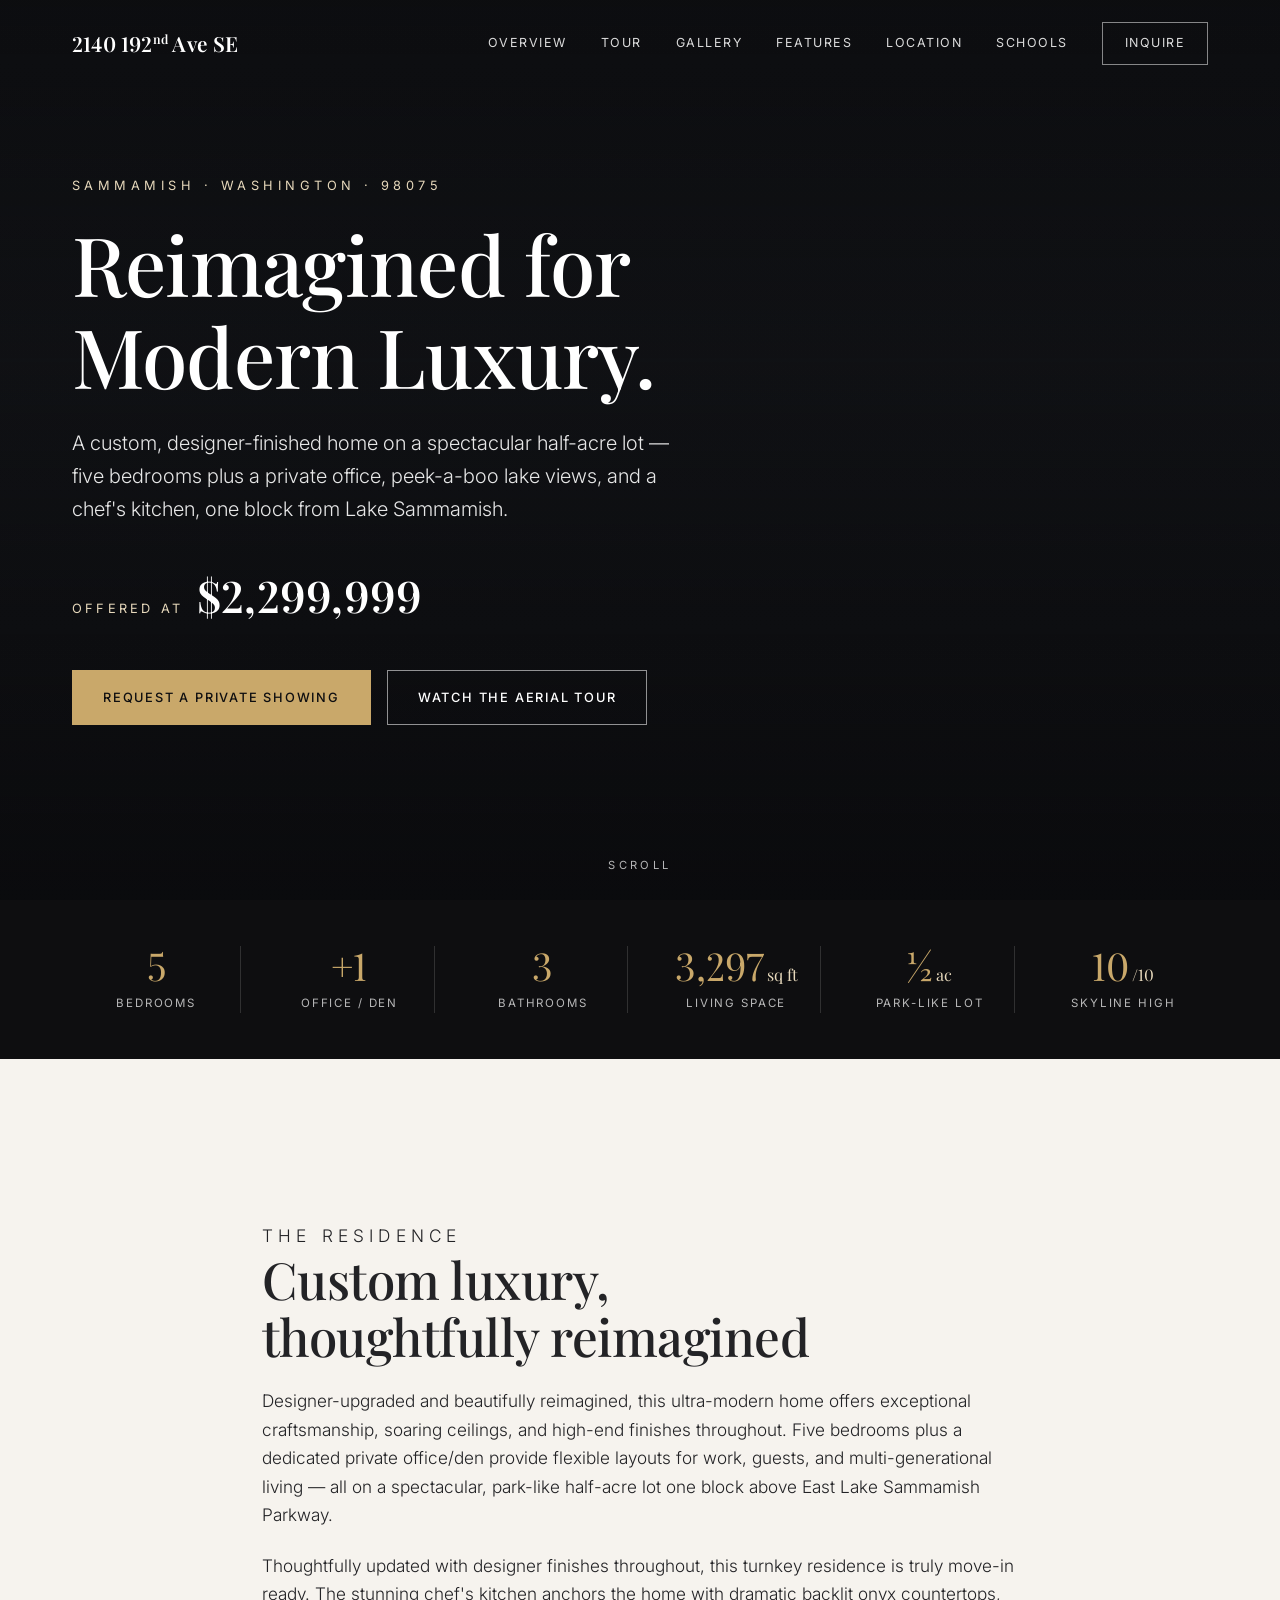
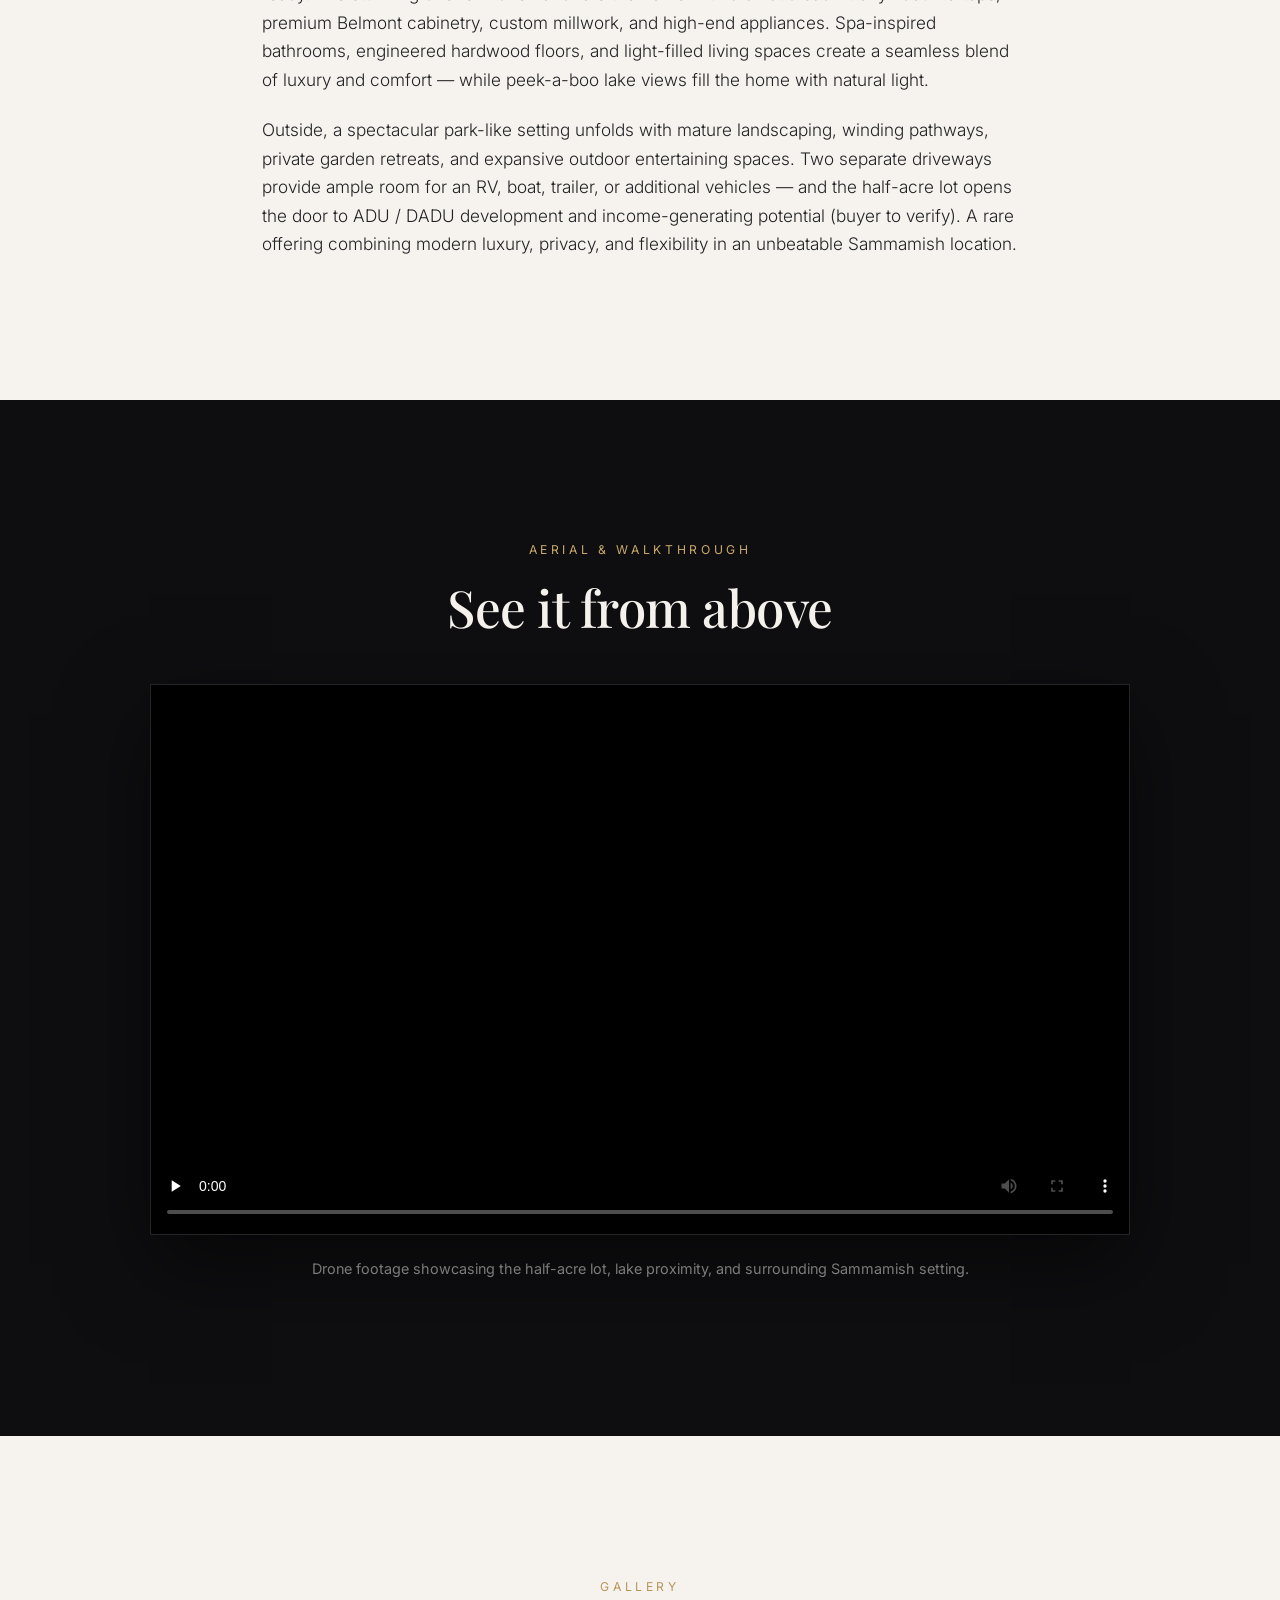
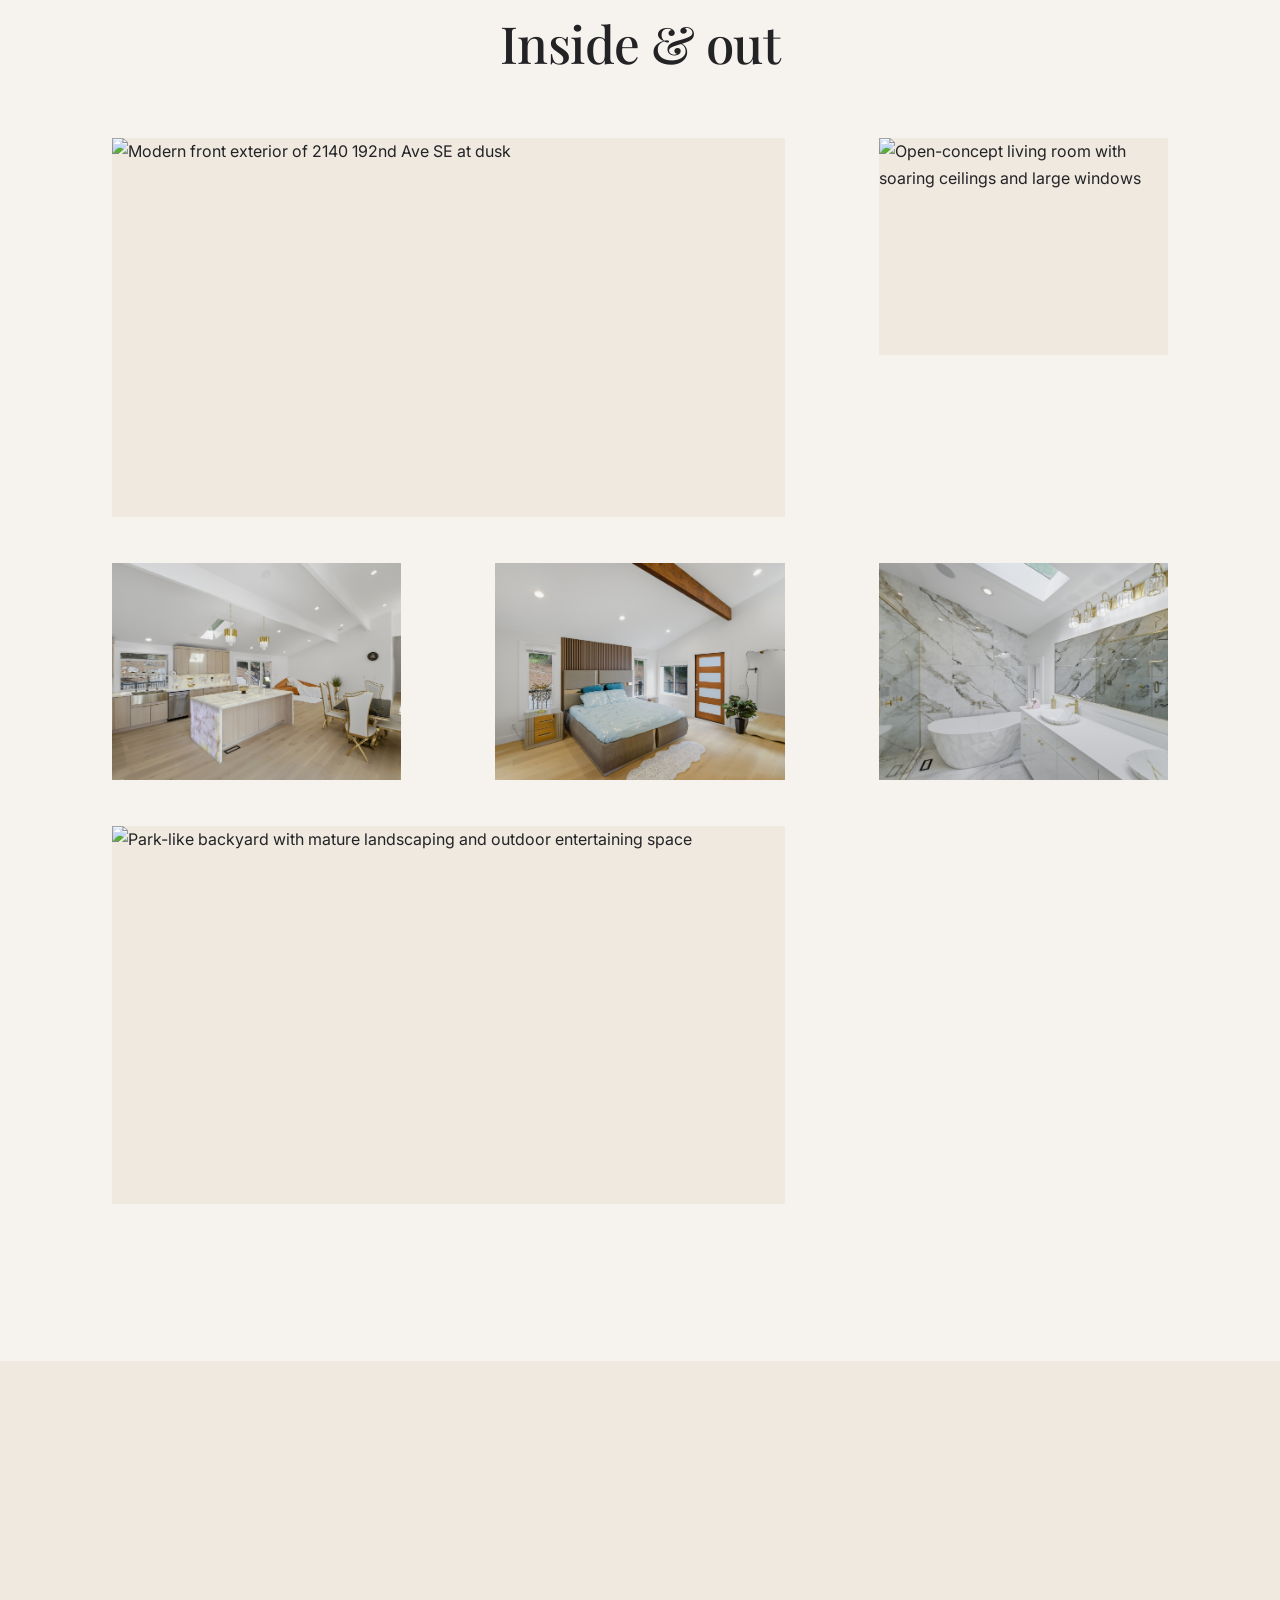
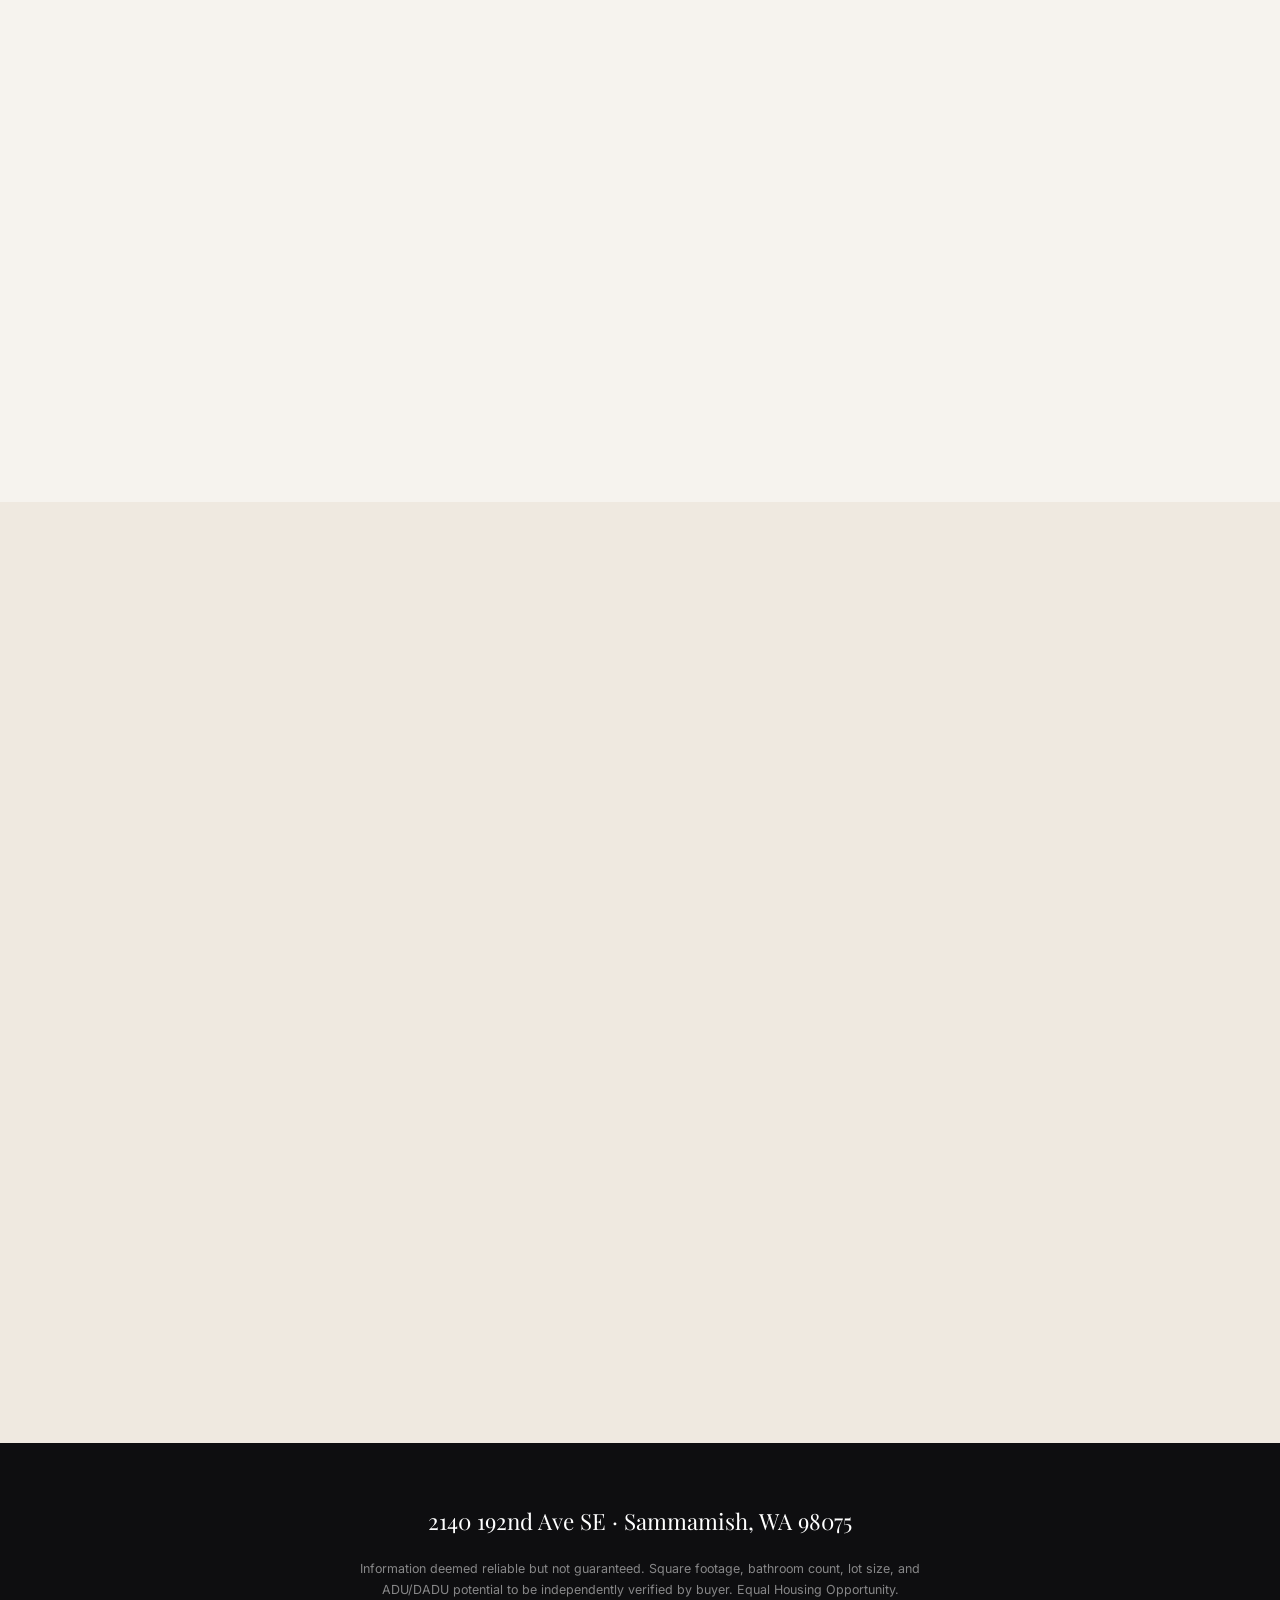
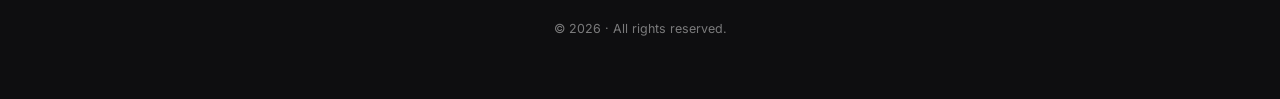
==== commit a132527c: "Update contact to Sunayana Kannur, soften renovation language, switch display font to Playfair Displ" ====
--- a/index.html
+++ b/index.html
@@ -8,7 +8,7 @@
   <!-- PRIMARY SEO META  (edit these for your domain / details)      -->
   <!-- ============================================================= -->
   <title>2140 192nd Ave SE, Sammamish WA 98075 | Custom Luxury Modern Home for Sale</title>
-  <meta name="description" content="Custom luxury home in Sammamish, remodeled to the studs. 5 bedrooms + private office on a half-acre lot with peek-a-boo Lake Sammamish views. Chef's kitchen with backlit onyx counters, spa baths, two driveways for RV/boat, ADU/DADU potential. Top-rated Issaquah School District (Skyline High 10/10), minutes to Redmond, Issaquah & I-90." />
+  <meta name="description" content="Custom luxury home in Sammamish, beautifully updated with designer finishes. 5 bedrooms + private office on a half-acre lot with peek-a-boo Lake Sammamish views. Chef's kitchen with backlit onyx counters, spa baths, two driveways for RV/boat, ADU/DADU potential. Top-rated Issaquah School District (Skyline High 10/10), minutes to Redmond, Issaquah & I-90." />
   <meta name="keywords" content="Sammamish luxury home for sale, 2140 192nd Ave SE, Lake Sammamish home, modern home Sammamish 98075, remodeled luxury home Eastside, Issaquah School District home, Skyline High School home, ADU DADU Sammamish, 5 bedroom home Sammamish, Redmond Issaquah I-90 home" />
   <meta name="author" content="2140 192nd Ave SE" />
   <meta name="robots" content="index, follow, max-image-preview:large, max-snippet:-1, max-video-preview:-1" />
@@ -22,7 +22,7 @@
   <meta property="og:type" content="website" />
   <meta property="og:site_name" content="2140 192nd Ave SE — Sammamish" />
   <meta property="og:title" content="Custom Luxury Modern Home — 2140 192nd Ave SE, Sammamish WA" />
-  <meta property="og:description" content="Remodeled to the studs: 5 beds + office, chef's kitchen, half-acre lot, peek-a-boo lake views, ADU/DADU potential. Top Issaquah schools. Minutes to Redmond, Issaquah & I-90." />
+  <meta property="og:description" content="Beautifully updated: 5 beds + office, chef's kitchen, half-acre lot, peek-a-boo lake views, ADU/DADU potential. Top Issaquah schools. Minutes to Redmond, Issaquah & I-90." />
   <meta property="og:url" content="https://modernsammamish.com/" />
   <meta property="og:image" content="https://modernsammamish.com/assets/og-image.jpg" />
   <meta property="og:image:alt" content="Front exterior of the custom luxury modern home at 2140 192nd Ave SE, Sammamish WA" />
@@ -31,7 +31,7 @@
 
   <meta name="twitter:card" content="summary_large_image" />
   <meta name="twitter:title" content="Custom Luxury Modern Home — Sammamish, WA" />
-  <meta name="twitter:description" content="Remodeled to the studs: 5 beds + office, chef's kitchen, half-acre lot, peek-a-boo lake views, ADU/DADU potential. Top Issaquah schools." />
+  <meta name="twitter:description" content="Beautifully updated: 5 beds + office, chef's kitchen, half-acre lot, peek-a-boo lake views, ADU/DADU potential. Top Issaquah schools." />
   <meta name="twitter:image" content="https://modernsammamish.com/assets/og-image.jpg" />
 
   <meta name="theme-color" content="#0e0e10" />
@@ -39,7 +39,7 @@
   <!-- Fonts -->
   <link rel="preconnect" href="https://fonts.googleapis.com" />
   <link rel="preconnect" href="https://fonts.gstatic.com" crossorigin />
-  <link href="https://fonts.googleapis.com/css2?family=Cormorant+Garamond:ital,wght@0,400;0,500;0,600;1,400&family=Inter:wght@300;400;500;600&display=swap" rel="stylesheet" />
+  <link href="https://fonts.googleapis.com/css2?family=Playfair+Display:ital,wght@0,400;0,500;0,600;0,700;1,400&family=Inter:wght@300;400;500;600&display=swap" rel="stylesheet" />
 
   <link rel="stylesheet" href="styles.css" />
 
@@ -52,7 +52,7 @@
     "@context": "https://schema.org",
     "@type": "SingleFamilyResidence",
     "name": "2140 192nd Ave SE — Custom Luxury Modern Home in Sammamish",
-    "description": "A custom luxury home reimagined and remodeled to the studs: ultra-modern with 5 bedrooms plus a private office/den, on a spectacular half-acre park-like lot with peek-a-boo Lake Sammamish views. All-new wiring, plumbing, windows, furnace, A/C, and hot water tank. Chef's kitchen with backlit onyx countertops, premium Belmont cabinetry, custom millwork, and high-end appliances; spa-inspired bathrooms and engineered hardwood floors. Two separate driveways with room for RV, boat, or trailer. Strong potential for an ADU/DADU and income-generating opportunities (buyer to verify). Located in the top-rated Issaquah School District, one block above E. Lake Sammamish Parkway, minutes from Redmond, Issaquah, and I-90.",
+    "description": "A custom luxury home, beautifully updated with designer finishes: ultra-modern with 5 bedrooms plus a private office/den, on a spectacular half-acre park-like lot with peek-a-boo Lake Sammamish views. Chef's kitchen with backlit onyx countertops, premium Belmont cabinetry, custom millwork, and high-end appliances; spa-inspired bathrooms and engineered hardwood floors. Two separate driveways with room for RV, boat, or trailer. Strong potential for an ADU/DADU and income-generating opportunities (buyer to verify). Located in the top-rated Issaquah School District, one block above E. Lake Sammamish Parkway, minutes from Redmond, Issaquah, and I-90.",
     "url": "https://modernsammamish.com/",
     "image": [
       "https://modernsammamish.com/assets/og-image.jpg"
@@ -87,7 +87,7 @@
     "@type": "Product",
     "name": "2140 192nd Ave SE, Sammamish, WA 98075 — Custom Luxury Modern Home for Sale",
     "image": ["https://modernsammamish.com/assets/og-image.jpg"],
-    "description": "Custom luxury home remodeled to the studs. 5 bedrooms plus office, half-acre lot, peek-a-boo lake views, chef's kitchen, two driveways, ADU/DADU potential. Issaquah School District.",
+    "description": "Custom luxury home, beautifully updated. 5 bedrooms plus office, half-acre lot, peek-a-boo lake views, chef's kitchen, two driveways, ADU/DADU potential. Issaquah School District.",
     "brand": { "@type": "Brand", "name": "Sammamish Luxury Real Estate" },
     "offers": {
       "@type": "Offer",
@@ -97,11 +97,9 @@
       "availability": "https://schema.org/InStock",
       "itemCondition": "https://schema.org/UsedCondition",
       "seller": {
-        "@type": "RealEstateAgent",
-        "name": "Kimberly Freutel",
-        "telephone": "+1-425-427-9000",
-        "email": "kimberly.freutel@redfin.com",
-        "memberOf": { "@type": "Organization", "name": "Redfin" }
+        "@type": "Person",
+        "name": "Sunayana Kannur",
+        "telephone": "+1-206-939-8745"
       }
     }
   }
@@ -120,7 +118,7 @@
       {
         "@type": "Question",
         "name": "How many bedrooms does the home have?",
-        "acceptedAnswer": { "@type": "Answer", "text": "Five bedrooms plus a dedicated private office/den, offering flexible work-from-home and multi-generational living layouts. The home was remodeled to the studs with all-new systems." }
+        "acceptedAnswer": { "@type": "Answer", "text": "Five bedrooms plus a dedicated private office/den, offering flexible work-from-home and multi-generational living layouts." }
       },
       {
         "@type": "Question",
@@ -140,7 +138,7 @@
       {
         "@type": "Question",
         "name": "Has the home been updated recently?",
-        "acceptedAnswer": { "@type": "Answer", "text": "Yes — it was thoughtfully reimagined and remodeled to the studs with all-new wiring, plumbing, windows, furnace, A/C, and hot water tank, plus premium upgrades throughout, making it truly turnkey and move-in ready." }
+        "acceptedAnswer": { "@type": "Answer", "text": "Yes — it has been beautifully updated with designer finishes and premium upgrades throughout, making it turnkey and move-in ready." }
       }
     ]
   }
@@ -176,7 +174,7 @@
     <div class="hero__scrim"></div>
     <div class="hero__content">
       <p class="hero__eyebrow">Sammamish · Washington · 98075</p>
-      <h1 class="hero__title">Remodeled to the Studs.<br />Reimagined for Modern Luxury.</h1>
+      <h1 class="hero__title">Reimagined for<br />Modern Luxury.</h1>
       <p class="hero__sub">A custom, designer-finished home on a spectacular half-acre lot — five bedrooms plus a private office, peek-a-boo lake views, and a chef's kitchen, one block from Lake Sammamish.</p>
       <div class="hero__price">
         <span class="hero__price-label">Offered at</span>
@@ -208,14 +206,14 @@
       <p class="kicker">The Residence</p>
       <h2 class="section__title">Custom luxury, thoughtfully reimagined</h2>
       <p class="lead">
-        Designer-upgraded and remodeled to the studs, this ultra-modern home offers exceptional craftsmanship,
+        Designer-upgraded and beautifully reimagined, this ultra-modern home offers exceptional craftsmanship,
         soaring ceilings, and high-end finishes throughout. Five bedrooms plus a dedicated private office/den
         provide flexible layouts for work, guests, and multi-generational living — all on a spectacular,
         park-like half-acre lot one block above East Lake Sammamish Parkway.
       </p>
       <p>
-        Thoughtfully reimagined with all-new wiring, plumbing, windows, furnace, A/C, and hot water tank,
-        this turnkey residence is truly move-in ready. The stunning chef's kitchen anchors the home with
+        Thoughtfully updated with designer finishes throughout, this turnkey residence is truly move-in ready.
+        The stunning chef's kitchen anchors the home with
         dramatic backlit onyx countertops, premium Belmont cabinetry, custom millwork, and high-end appliances.
         Spa-inspired bathrooms, engineered hardwood floors, and light-filled living spaces create a seamless
         blend of luxury and comfort — while peek-a-boo lake views fill the home with natural light.
@@ -283,10 +281,10 @@
   <section class="section section--cream features" id="features">
     <div class="section__inner reveal">
       <p class="kicker kicker--center">Features &amp; Finishes</p>
-      <h2 class="section__title section__title--center">Remodeled to the studs, finished to impress</h2>
+      <h2 class="section__title section__title--center">Designer finishes, thoughtfully appointed</h2>
       <div class="features__grid">
         <div class="feature"><h3>Chef's Kitchen</h3><p>Dramatic backlit onyx countertops, premium Belmont cabinetry, custom millwork, and high-end appliances.</p></div>
-        <div class="feature"><h3>All-New Systems</h3><p>New wiring, plumbing, windows, furnace, A/C, and hot water tank — turnkey and truly move-in ready.</p></div>
+        <div class="feature"><h3>Turnkey &amp; Move-In Ready</h3><p>Beautifully updated and refreshed throughout — modern comfort with nothing left to do but move in.</p></div>
         <div class="feature"><h3>5 Beds + Office</h3><p>Five bedrooms plus a dedicated private office/den for flexible work and multi-generational living.</p></div>
         <div class="feature"><h3>Spa-Inspired Baths</h3><p>Designer spa bathrooms and engineered hardwood floors throughout the light-filled interior.</p></div>
         <div class="feature"><h3>Two Driveways</h3><p>Two separate driveways with ample room for an RV, boat, trailer, or additional vehicles.</p></div>
@@ -344,7 +342,7 @@
       <h2 class="section__title section__title--center">Frequently asked</h2>
       <div class="faq__list">
         <details class="faq__item"><summary>Where exactly is the home located?</summary><p>In Sammamish, WA (98075), one block above E. Lake Sammamish Parkway — about one street from the lake. It sits between Redmond, Issaquah and Sammamish with fast access to I-90.</p></details>
-        <details class="faq__item"><summary>How many bedrooms are there?</summary><p>Five bedrooms plus a dedicated private office/den, with flexible layouts for work and multi-generational living. The home was remodeled to the studs with all-new systems.</p></details>
+        <details class="faq__item"><summary>How many bedrooms are there?</summary><p>Five bedrooms plus a dedicated private office/den, with flexible layouts for work and multi-generational living.</p></details>
         <details class="faq__item"><summary>What makes the kitchen special?</summary><p>An ultra-modern chef's kitchen with dramatic backlit onyx countertops, premium Belmont cabinetry, custom millwork, and high-end appliances.</p></details>
         <details class="faq__item"><summary>What's the school district?</summary><p>The highly rated Issaquah School District — Creekside Elementary, Pine Lake Middle, and Skyline High School (10/10).</p></details>
         <details class="faq__item"><summary>Is there ADU / DADU potential?</summary><p>The half-acre lot, two driveways, and ample parking offer strong potential for an ADU or DADU and income-generating opportunities. Buyers should confirm feasibility with the City of Sammamish and King County.</p></details>
@@ -362,15 +360,14 @@
 
       <div class="contact__card">
         <div class="contact__agent">
-          <div class="contact__avatar" aria-hidden="true">★</div>
+          <div class="contact__avatar" aria-hidden="true">SK</div>
           <div>
-            <p class="contact__name">Kimberly Freutel</p>
-            <p class="contact__role">Redfin · Listing Agent</p>
+            <p class="contact__name">Sunayana Kannur</p>
+            <p class="contact__role">Sammamish, Washington</p>
           </div>
         </div>
         <div class="contact__actions">
-          <a class="btn btn--gold" href="tel:+14254279000">Call (425) 427-9000</a>
-          <a class="btn btn--dark" href="mailto:kimberly.freutel@redfin.com?subject=Inquiry%20about%202140%20192nd%20Ave%20SE%2C%20Sammamish">Email Agent</a>
+          <a class="btn btn--gold" href="tel:+12069398745">Call (206) 939-8745</a>
         </div>
       </div>
 
--- a/styles.css
+++ b/styles.css
@@ -1,7 +1,7 @@
 /* ============================================================
    2140 192nd Ave SE — Luxury listing site
    Palette: charcoal #0e0e10 · cream #f6f3ee · champagne gold #c9a86a
-   Type:   Cormorant Garamond (display serif) + Inter (sans)
+   Type:   Playfair Display (display serif) + Inter (sans)
    ============================================================ */
 
 :root {
@@ -19,7 +19,7 @@
   --line:       rgba(0,0,0,0.10);
   --line-dark:  rgba(255,255,255,0.14);
 
-  --serif: "Cormorant Garamond", Georgia, "Times New Roman", serif;
+  --serif: "Playfair Display", Georgia, "Times New Roman", serif;
   --sans:  "Inter", -apple-system, BlinkMacSystemFont, "Segoe UI", Roboto, sans-serif;
 
   --maxw: 1200px;
@@ -42,7 +42,13 @@
 }
 img { max-width: 100%; display: block; }
 a { color: inherit; text-decoration: none; }
-h1, h2, h3 { margin: 0; font-family: var(--serif); font-weight: 500; line-height: 1.08; }
+h1, h2, h3 { margin: 0; font-family: var(--serif); font-weight: 500; line-height: 1.12; }
+
+/* Use clean lining figures everywhere numbers appear in the serif face */
+.nav__brand, .hero__price-value, .stat__num, .loc__time, .school__rating {
+  font-variant-numeric: lining-nums proportional-nums;
+  font-feature-settings: "lnum" 1, "pnum" 1;
+}
 
 .skip-link {
   position: absolute; left: -999px; top: 0; z-index: 1000;
@@ -76,10 +82,10 @@
   display: flex; align-items: center; justify-content: space-between;
 }
 .nav__brand {
-  font-family: var(--serif); font-size: 1.35rem; letter-spacing: .04em;
+  font-family: var(--serif); font-weight: 600; font-size: 1.3rem; letter-spacing: .01em;
   color: #fff; transition: color .4s var(--ease);
 }
-.nav__sup { font-size: .65em; vertical-align: super; }
+.nav__sup { font-size: .6em; vertical-align: super; letter-spacing: .02em; }
 .nav__links { display: flex; align-items: center; gap: 34px; }
 .nav__links a {
   font-size: .78rem; letter-spacing: .12em; text-transform: uppercase;
@@ -145,7 +151,7 @@
 }
 .hero__price { margin: 34px 0 38px; display: flex; align-items: baseline; gap: 14px; }
 .hero__price-label { font-size: .8rem; letter-spacing: .25em; text-transform: uppercase; color: var(--gold-soft); }
-.hero__price-value { font-family: var(--serif); font-size: clamp(1.8rem, 3.2vw, 2.8rem); color: #fff; }
+.hero__price-value { font-family: var(--serif); font-weight: 600; font-size: clamp(1.9rem, 3.4vw, 3rem); letter-spacing: .005em; color: #fff; }
 .hero__cta { display: flex; flex-wrap: wrap; gap: 16px; }
 .hero__scroll {
   position: absolute; left: 50%; bottom: 26px; transform: translateX(-50%); z-index: 2;
